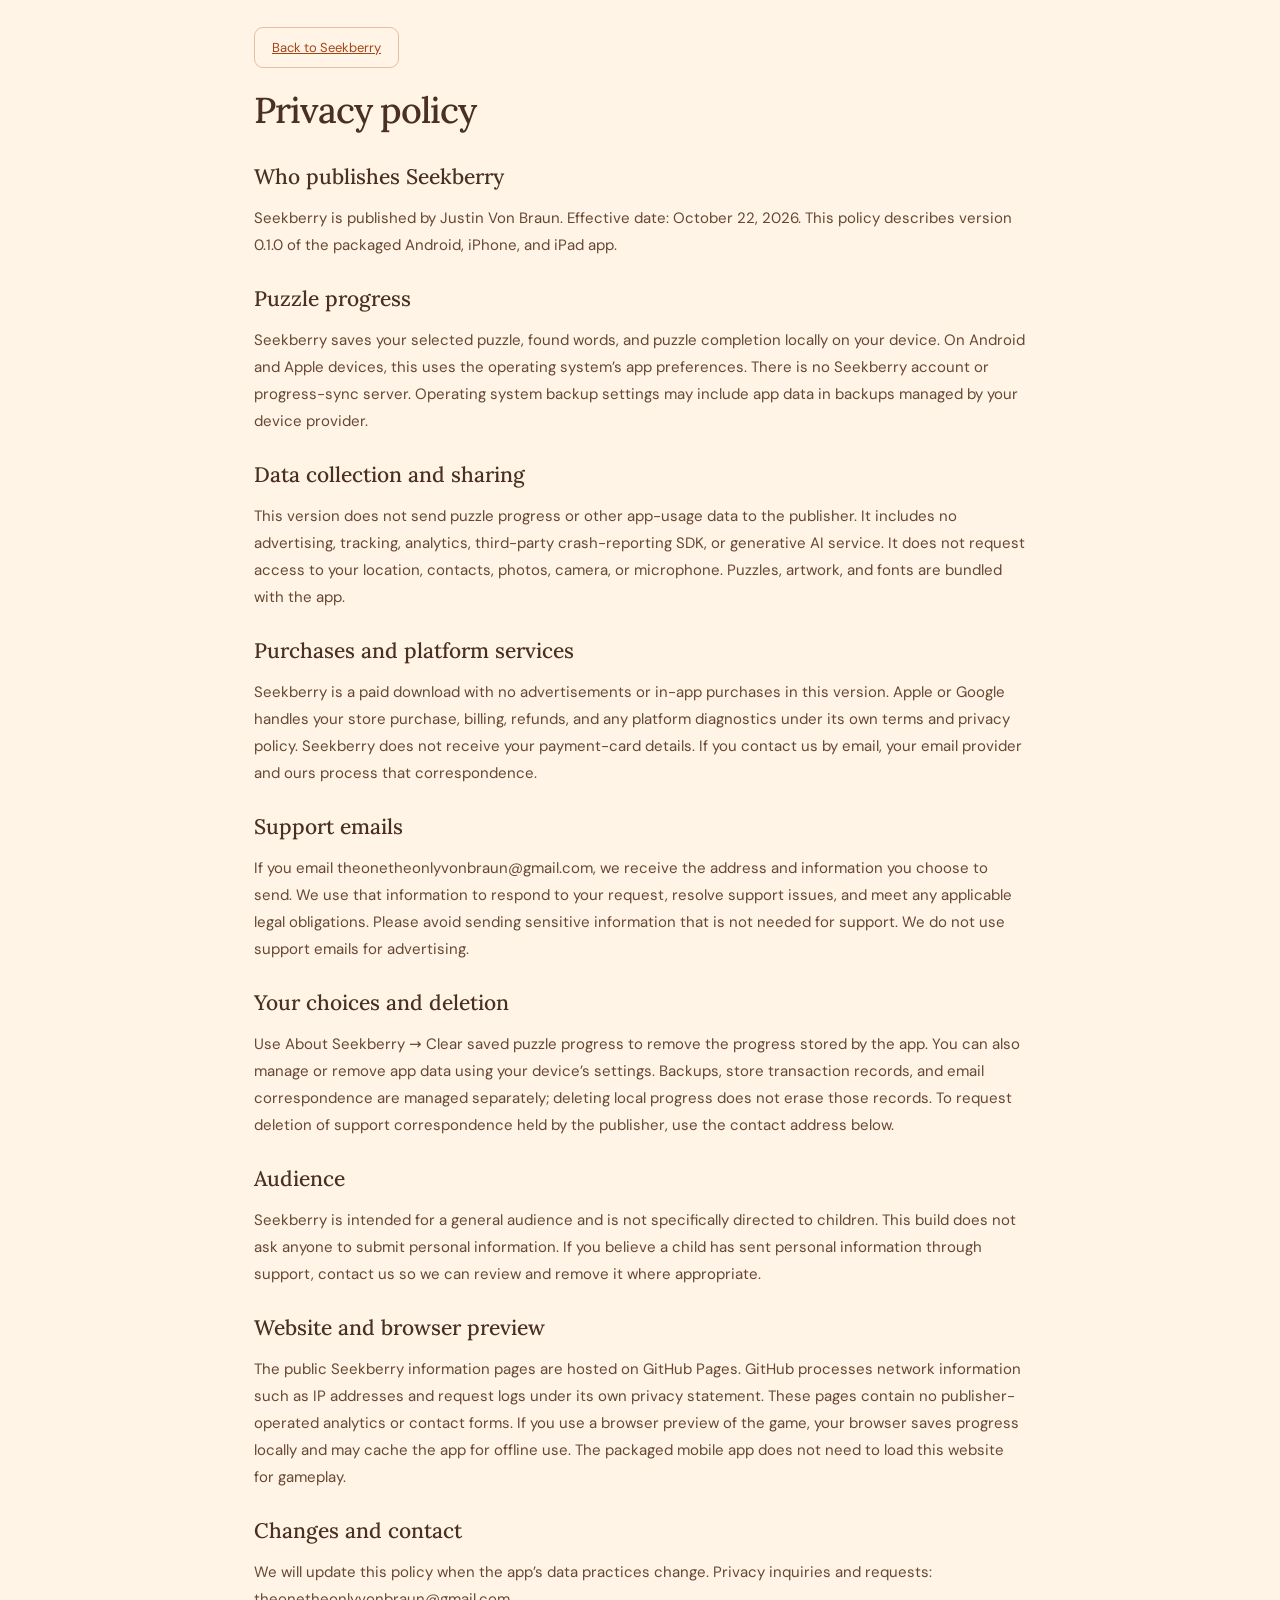
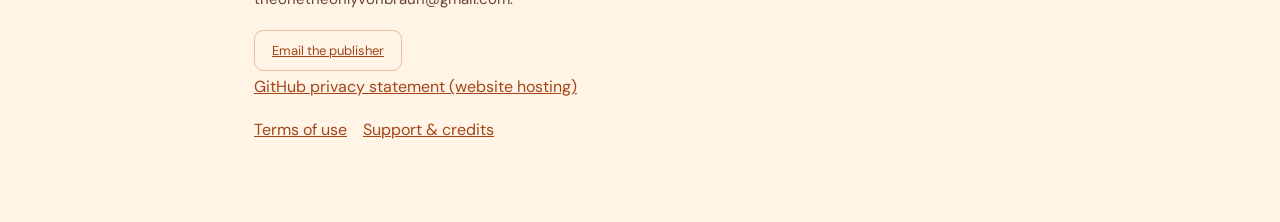
==== privacy.html @ 77732bdd "Publish Seekberry support and legal information" ====
<!doctype html><html lang="en"><head><meta charset="UTF-8"><meta name="viewport" content="width=device-width,initial-scale=1,viewport-fit=cover"><meta name="theme-color" content="#c6531b"><title>Privacy policy · Seekberry</title><link rel="icon" href="./assets/icon-CfbRWFhp.svg">  <script type="module" crossorigin src="./assets/index-D1ZBgHxV.js"></script>
  <script type="module" crossorigin src="./assets/legal-page-BvmHxBN3.js"></script>
  <link rel="stylesheet" crossorigin href="./assets/legal-page-CUX8HUmt.css">
</head><body data-policy="privacy"><main class="legal-page"><a class="quiet-button" href="./">Back to Seekberry</a><h1 id="policy-title">Privacy policy</h1><article id="policy-content"></article><nav class="legal-links"><a href="terms.html">Terms of use</a><a href="support.html">Support &amp; credits</a></nav></main></body></html>
---- assets/legal-page-CUX8HUmt.css ----
:root{font-family:DM Sans,system-ui,sans-serif;color:#493023;background:#fff4e6;font-synthesis:none;--accent:#c6531b;--muted:#88664f;--line:#f0d9c0}*{box-sizing:border-box}body{margin:0}button,a{-webkit-tap-highlight-color:transparent}button{font:inherit;cursor:pointer}button:focus-visible,a:focus-visible{outline:3px solid #d95b18;outline-offset:4px}button:disabled{opacity:.35;cursor:default}.topbar{max-width:1320px;margin:auto;padding:26px 48px;display:flex;align-items:center;justify-content:space-between;border-bottom:1px solid var(--line)}.brand{display:flex;align-items:center;gap:12px;text-decoration:none;color:var(--accent);font-family:Lora,Georgia,serif;font-size:24px;font-weight:600}.brand-icon{background:var(--accent);color:#fff1d2;width:42px;height:42px;border-radius:13px;display:grid;place-items:center;font-size:26px}.brand-sub{display:block;font:9px DM Sans,sans-serif;letter-spacing:2px;margin-top:4px}.quiet-button{background:transparent;border:1px solid #e8bea0;border-radius:9px;color:var(--accent);padding:11px 17px;font-size:13px}.quiet-button:hover{background:#ffe4c5}main{max-width:1224px;margin:auto;padding:0 30px}.intro{text-align:center;padding:45px 0 35px}.eyebrow{font-size:10px;letter-spacing:2px;font-weight:700;color:#b35b28}h1,h2{font-family:Lora,Georgia,serif;font-weight:500;margin:0}h1{font-size:36px;letter-spacing:-1px;margin-top:13px}.intro p{font-size:14px;color:var(--muted);margin:12px 0 0}.game-layout{display:grid;grid-template-columns:minmax(0,1fr) 290px;gap:24px;align-items:start}.puzzle-card,.word-card{background:#fffdf8;border:1px solid var(--line);border-radius:16px;box-shadow:0 6px 24px #49302303}.puzzle-card{padding:25px 28px 0}.puzzle-heading{display:flex;align-items:center;justify-content:space-between;margin-bottom:20px}.puzzle-heading h2{font-size:27px;margin-top:6px}.grid-label{font-size:13px;color:#976b4b;text-align:center}.grid-label span{display:block;font-size:8px;letter-spacing:1.5px;margin-top:4px}.grid-wrap{position:relative;background:#fff5e5;border:1px solid #f3dcc0;border-radius:10px;padding:10px;isolation:isolate;overflow:hidden}#grid{display:grid;grid-template-columns:repeat(15,1fr);aspect-ratio:1;touch-action:none;user-select:none;-webkit-user-select:none;position:relative;z-index:2}.cell{min-width:0;width:100%;height:100%;padding:0;display:grid;place-items:center;background:none;border:0;color:#523323;font-family:DM Sans,sans-serif;font-size:clamp(12px,1.5vw,18px);font-weight:500;line-height:1}.cell:focus-visible{outline-offset:-3px;border-radius:50%}.cell.hint{background:#ffc24b;border-radius:50%}#highlights{position:absolute;inset:0;width:100%;height:100%;z-index:1;pointer-events:none}.grid-footer{display:flex;align-items:center;justify-content:space-between;gap:10px;border-top:1px solid var(--line);margin-top:21px;min-height:62px;font-size:11px;color:#946d50}.gesture-icon{color:#d66b25;font-size:18px;margin-right:6px}.text-button{border:0;background:none;color:var(--accent);white-space:nowrap;padding:12px 0;font-size:12px}.word-card{padding:24px}.word-heading{display:flex;justify-content:space-between;align-items:center}.word-heading h2{font-size:21px}#count{background:#ffe1bb;color:#a34517;border-radius:6px;font-size:11px;padding:6px 9px}.progress-track{height:4px;background:#f9e6cd;border-radius:10px;margin-top:18px;overflow:hidden}#progress{height:100%;background:#ed7624;transition:width .3s;width:0}.word-help{font-size:11px;color:#956e50;margin:14px 0 18px}#words{display:grid;gap:4px}.word{display:flex;align-items:center;gap:11px;font-size:12px;letter-spacing:1px;padding:7px 0}.word-check{border:1px solid #e3c5a8;border-radius:50%;width:17px;height:17px;display:grid;place-items:center;font-size:11px;flex-shrink:0}.word.found{color:#9d6944}.word.found .word-text{text-decoration:line-through}.word.found .word-check{background:#ffe0b7;border-color:#ffe0b7;color:#b64c15}.status{margin-top:18px;padding-top:15px;border-top:1px solid var(--line);font-size:11px;line-height:1.7;color:#975027}.note{display:flex;align-items:center;justify-content:center;gap:15px;color:#bd723c;margin:23px 0}.note>span{font-size:27px}.note p{font-family:Lora,Georgia,serif;font-size:13px;font-style:italic;line-height:1.8}.puzzle-nav{display:flex;align-items:center;justify-content:space-between;max-width:calc(100% - 314px);margin-top:20px}.puzzle-nav>span{font-size:11px;color:#966b4c}footer{text-align:center;font-size:11px;color:#9a7256;padding:35px 0;letter-spacing:.4px}dialog{border:1px solid var(--line);border-radius:18px;background:#fffdf8;color:var(--accent);width:min(800px,calc(100% - 28px));max-height:85dvh;padding:28px}dialog::backdrop{background:#55290c80;backdrop-filter:blur(5px)}.dialog-heading{display:flex;justify-content:space-between;align-items:center;gap:15px}.dialog-heading h2{font-size:25px;margin-top:10px}dialog>p{font-size:13px;color:var(--muted)}#puzzle-list{display:grid;grid-template-columns:1fr 1fr;gap:9px;margin-top:22px}.library-item{text-align:left;display:flex;align-items:center;gap:12px;padding:14px;background:#fff5e5;border:1px solid var(--line);border-radius:9px;color:var(--accent)}.library-item.active{border-color:#df7029}.library-number{font-size:12px;color:#a57149}.library-title{flex:1;font-size:13px}.library-progress{font-size:10px;color:#a45323}@media(min-width:1500px){main{max-width:1250px}.intro{padding-top:50px}}@media(max-width:800px){.topbar{padding:20px 24px}main{padding:0 20px}.intro{padding:32px 0 28px}h1{font-size:29px}.game-layout{grid-template-columns:minmax(0,1fr) 230px;gap:16px}.puzzle-card{padding:20px 16px 0}.word-card{padding:20px 17px}.grid-footer{flex-wrap:wrap;padding:10px 0;gap:0}.grid-footer>span{font-size:10px}.puzzle-nav{max-width:calc(100% - 246px)}.cell{font-size:14px}}@media(max-width:620px){.topbar{padding:17px 18px}.brand{font-size:21px}.brand-icon{width:36px;height:36px}.brand-sub{font-size:8px}.topbar .quiet-button{font-size:12px;padding:10px}main{padding:0 12px}.intro{padding:29px 0 24px}.intro .eyebrow{font-size:8px;letter-spacing:1.6px}h1{font-size:27px}.intro p{font-size:12px}.game-layout{display:flex;flex-direction:column;gap:16px}.puzzle-card{width:100%;padding:19px 12px 0;border-radius:13px}.puzzle-heading{margin:0 6px 17px}.puzzle-heading h2{font-size:24px}.grid-wrap{padding:5px}.cell{font-size:clamp(12px,3.5vw,20px)}.grid-footer{margin-top:14px;justify-content:center;text-align:center;flex-direction:column;padding:8px 0}.grid-footer>span{font-size:10px}.sidebar{width:100%}.word-card{padding:20px}.word-heading h2{font-size:20px}#words{grid-template-columns:repeat(3,minmax(0,1fr));gap:5px 10px}.word{font-size:9px;letter-spacing:.25px;gap:5px}.word-check{width:14px;height:14px}.word-help{margin:12px 0}.note{display:none}.puzzle-nav{max-width:100%;margin-top:17px}footer{padding:26px 0}.dialog-heading h2{font-size:21px}dialog{padding:20px}#puzzle-list{grid-template-columns:1fr}}.sr-only{position:absolute;width:1px;height:1px;padding:0;margin:-1px;overflow:hidden;clip:rect(0,0,0,0);white-space:nowrap;border:0}@media(prefers-reduced-motion:reduce){*{transition:none!important}}.brand-icon{object-fit:contain;background:transparent;border-radius:10px}.berry-mark{width:31px;height:31px;flex-shrink:0}.themed-nav{display:inline-flex;align-items:center;justify-content:center;gap:9px;min-height:44px;background:#fff9ef;border-color:#e7b78f;transition:background .15s,transform .15s}.themed-nav:hover:not(:disabled){background:#ffe3be;transform:translateY(-1px)}.nav-berry{display:inline-grid;place-items:center;width:25px;height:28px;position:relative;flex-shrink:0}.nav-berry img{width:100%;height:100%}#hint{display:inline-flex;align-items:center;justify-content:center;gap:8px;min-height:44px;border-radius:8px;padding:8px 10px;margin-right:-10px}#hint:hover:not(:disabled){background:#fff0d9}.hint-berry{display:inline-grid;place-items:center;width:23px;height:27px;position:relative;flex-shrink:0}.hint-berry img{width:100%;height:100%}@media(max-width:620px){.themed-nav{padding:9px 12px;gap:7px}.nav-berry{width:23px;height:26px}#hint{margin-right:0}}body{padding:env(safe-area-inset-top,0px) env(safe-area-inset-right,0px) env(safe-area-inset-bottom,0px) env(safe-area-inset-left,0px);min-height:100dvh;-webkit-text-size-adjust:100%}.legal-links{display:flex;flex-wrap:wrap;gap:16px;margin:22px 0}.legal-links a,.legal-page a{color:#a34517}#about-details p{font-size:14px;line-height:1.7}.reset-actions{display:flex;gap:12px;flex-wrap:wrap}#confirm-reset{background:#c6531b;color:#fffaf1}.legal-page{max-width:820px;padding:36px 24px 60px}.legal-page>h1{margin:30px 0}.legal-page section{margin:26px 0}.legal-page section h2{font-size:21px}.legal-page section p{font-size:15px;line-height:1.8;color:#674733}.license-notices{white-space:pre-wrap;overflow-wrap:anywhere;font:11px/1.7 monospace;background:#fff9ef;padding:20px;border:1px solid #f0d9c0;border-radius:12px;margin-top:28px}@media(max-width:620px){#words{grid-template-columns:repeat(2,minmax(0,1fr))}.word{font-size:11px;padding:9px 0;gap:8px}.word-check{width:17px;height:17px}.topbar .quiet-button{min-height:44px}.legal-page{padding:24px 20px 40px}}@media(min-width:621px)and (max-width:950px){.game-layout{grid-template-columns:minmax(0,1fr) 240px}.puzzle-nav{max-width:calc(100% - 256px)}}@media(max-width:740px)and (orientation:landscape){.intro{padding:20px 0}.game-layout{display:grid;grid-template-columns:minmax(0,1fr) 220px}.sidebar{width:auto}#words{grid-template-columns:1fr}.word{padding:4px 0}.puzzle-nav{max-width:100%}.note{display:none}}@font-face{font-family:DM Sans;font-style:normal;font-display:swap;font-weight:400;src:url(./dm-sans-latin-400-normal-CW0RaeGs.woff2) format("woff2"),url(./dm-sans-latin-400-normal-BwCSEQnW.woff) format("woff")}@font-face{font-family:DM Sans;font-style:normal;font-display:swap;font-weight:600;src:url(./dm-sans-latin-600-normal-Aqo67rzb.woff2) format("woff2"),url(./dm-sans-latin-600-normal-BmdmIIQ2.woff) format("woff")}@font-face{font-family:Lora;font-style:normal;font-display:swap;font-weight:500;src:url(./lora-latin-500-normal-Dh16O2IA.woff2) format("woff2"),url(./lora-latin-500-normal-Dbc_1yrl.woff) format("woff")}
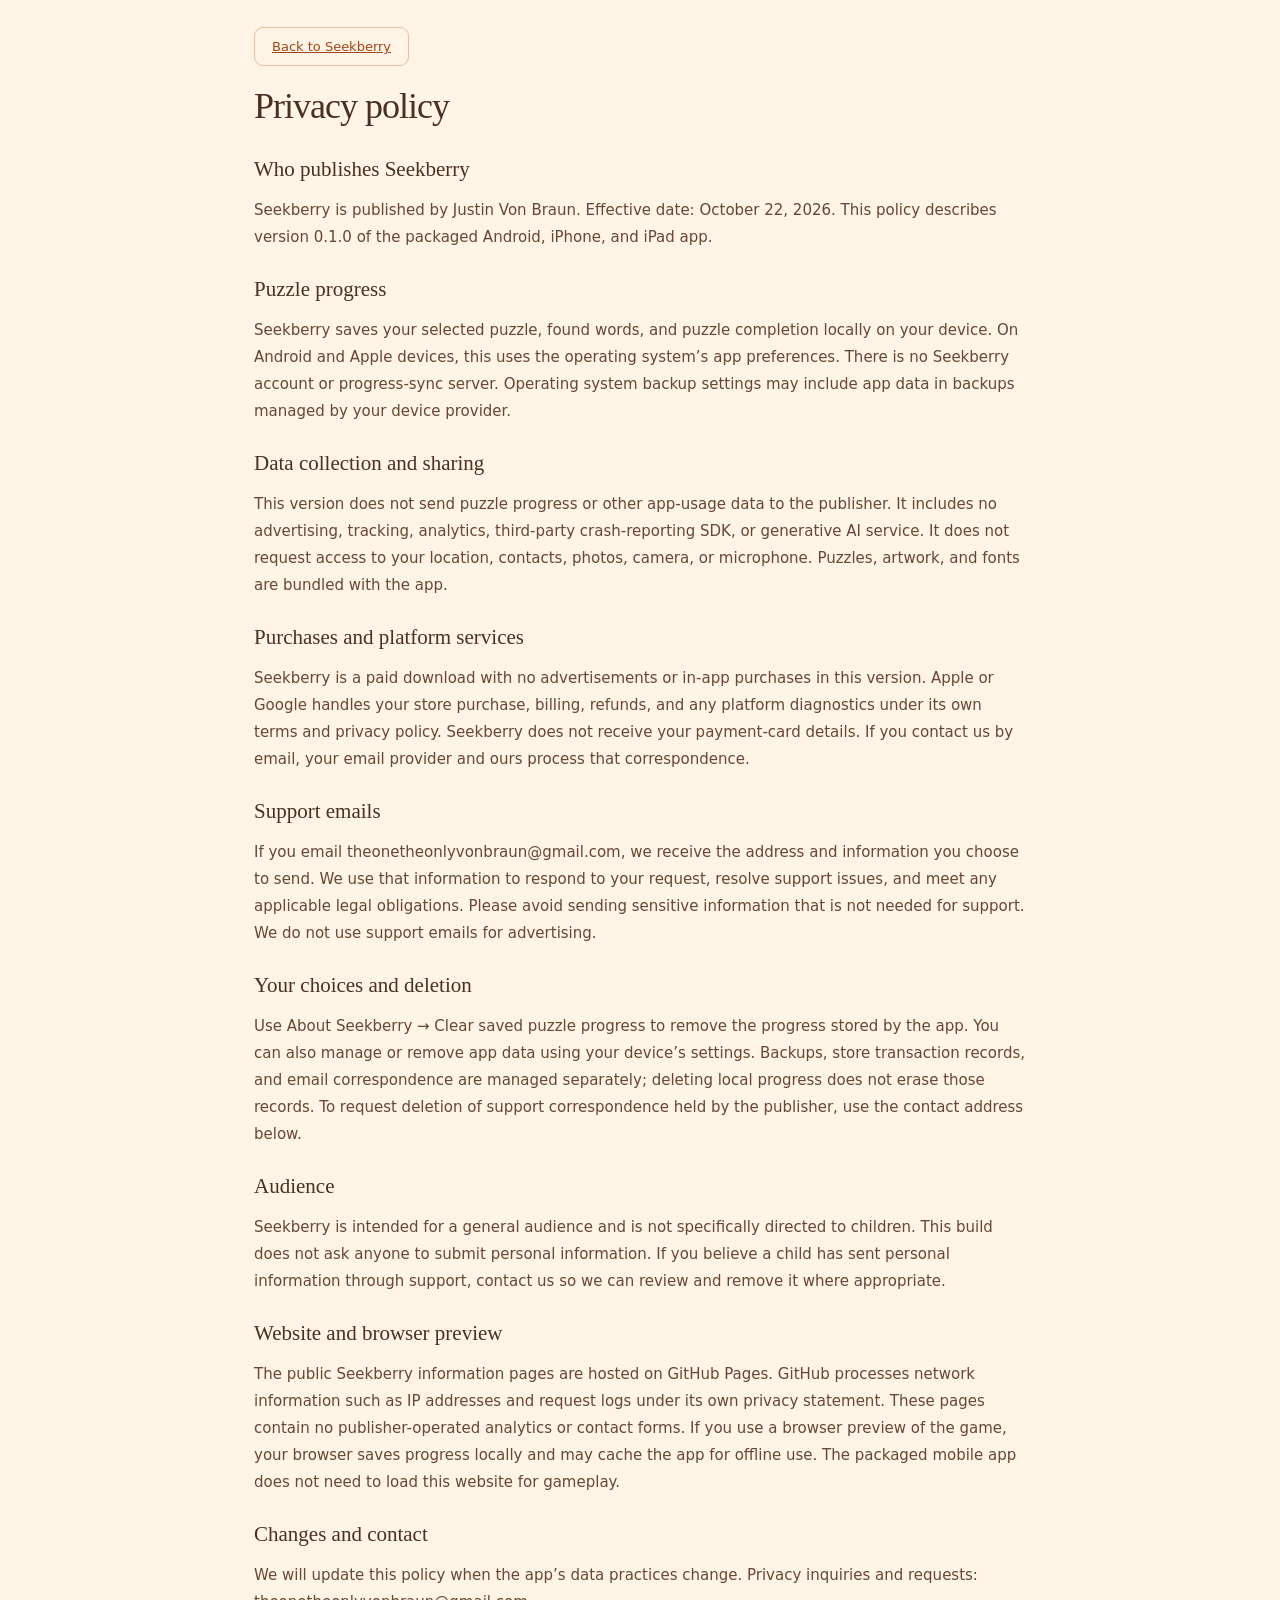
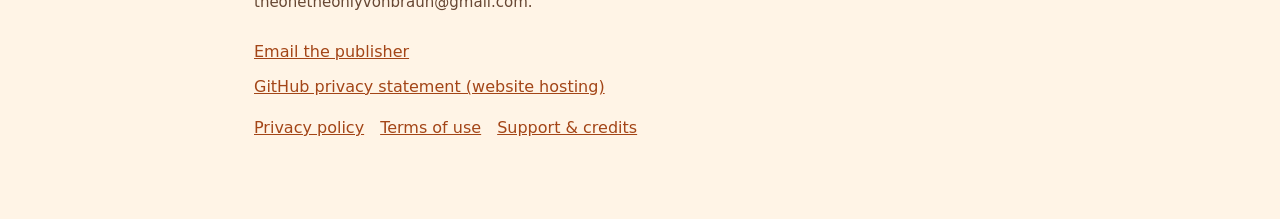
==== commit 2c2cccf8: "Make publisher policies readable without JavaScript" ====
--- a/privacy.html
+++ b/privacy.html
@@ -1,4 +1 @@
-<!doctype html><html lang="en"><head><meta charset="UTF-8"><meta name="viewport" content="width=device-width,initial-scale=1,viewport-fit=cover"><meta name="theme-color" content="#c6531b"><title>Privacy policy · Seekberry</title><link rel="icon" href="./assets/icon-CfbRWFhp.svg">  <script type="module" crossorigin src="./assets/index-D1ZBgHxV.js"></script>
-  <script type="module" crossorigin src="./assets/legal-page-BvmHxBN3.js"></script>
-  <link rel="stylesheet" crossorigin href="./assets/legal-page-CUX8HUmt.css">
-</head><body data-policy="privacy"><main class="legal-page"><a class="quiet-button" href="./">Back to Seekberry</a><h1 id="policy-title">Privacy policy</h1><article id="policy-content"></article><nav class="legal-links"><a href="terms.html">Terms of use</a><a href="support.html">Support &amp; credits</a></nav></main></body></html>
+<!doctype html><html lang="en"><head><meta charset="UTF-8"><meta name="viewport" content="width=device-width,initial-scale=1"><meta name="theme-color" content="#c6531b"><title>Privacy policy · Seekberry</title><link rel="icon" href="icon.svg"><link rel="stylesheet" href="style.css"></head><body><main class="legal-page"><a class="quiet-button" href="./">Back to Seekberry</a><h1>Privacy policy</h1><article><section><h2>Who publishes Seekberry</h2><p>Seekberry is published by Justin Von Braun. Effective date: October 22, 2026. This policy describes version 0.1.0 of the packaged Android, iPhone, and iPad app.</p></section><section><h2>Puzzle progress</h2><p>Seekberry saves your selected puzzle, found words, and puzzle completion locally on your device. On Android and Apple devices, this uses the operating system’s app preferences. There is no Seekberry account or progress-sync server. Operating system backup settings may include app data in backups managed by your device provider.</p></section><section><h2>Data collection and sharing</h2><p>This version does not send puzzle progress or other app-usage data to the publisher. It includes no advertising, tracking, analytics, third-party crash-reporting SDK, or generative AI service. It does not request access to your location, contacts, photos, camera, or microphone. Puzzles, artwork, and fonts are bundled with the app.</p></section><section><h2>Purchases and platform services</h2><p>Seekberry is a paid download with no advertisements or in-app purchases in this version. Apple or Google handles your store purchase, billing, refunds, and any platform diagnostics under its own terms and privacy policy. Seekberry does not receive your payment-card details. If you contact us by email, your email provider and ours process that correspondence.</p></section><section><h2>Support emails</h2><p>If you email theonetheonlyvonbraun@gmail.com, we receive the address and information you choose to send. We use that information to respond to your request, resolve support issues, and meet any applicable legal obligations. Please avoid sending sensitive information that is not needed for support. We do not use support emails for advertising.</p></section><section><h2>Your choices and deletion</h2><p>Use About Seekberry → Clear saved puzzle progress to remove the progress stored by the app. You can also manage or remove app data using your device’s settings. Backups, store transaction records, and email correspondence are managed separately; deleting local progress does not erase those records. To request deletion of support correspondence held by the publisher, use the contact address below.</p></section><section><h2>Audience</h2><p>Seekberry is intended for a general audience and is not specifically directed to children. This build does not ask anyone to submit personal information. If you believe a child has sent personal information through support, contact us so we can review and remove it where appropriate.</p></section><section><h2>Website and browser preview</h2><p>The public Seekberry information pages are hosted on GitHub Pages. GitHub processes network information such as IP addresses and request logs under its own privacy statement. These pages contain no publisher-operated analytics or contact forms. If you use a browser preview of the game, your browser saves progress locally and may cache the app for offline use. The packaged mobile app does not need to load this website for gameplay.</p></section><section><h2>Changes and contact</h2><p>We will update this policy when the app’s data practices change. Privacy inquiries and requests: theonetheonlyvonbraun@gmail.com.</p></section><p><a href="mailto:theonetheonlyvonbraun@gmail.com">Email the publisher</a></p><p><a href="https://docs.github.com/en/site-policy/privacy-policies/github-general-privacy-statement">GitHub privacy statement (website hosting)</a></p></article><nav class="legal-links"><a href="privacy.html">Privacy policy</a><a href="terms.html">Terms of use</a><a href="support.html">Support &amp; credits</a></nav></main></body></html>
--- a/style.css
+++ b/style.css
@@ -0,0 +1,35 @@
+:root{font-family:'DM Sans',system-ui,sans-serif;color:#493023;background:#fff4e6;font-synthesis:none;--accent:#c6531b;--muted:#88664f;--line:#f0d9c0}*{box-sizing:border-box}body{margin:0}button,a{-webkit-tap-highlight-color:transparent}button{font:inherit;cursor:pointer}button:focus-visible,a:focus-visible{outline:3px solid #d95b18;outline-offset:4px}button:disabled{opacity:.35;cursor:default}.topbar{max-width:1320px;margin:auto;padding:26px 48px;display:flex;align-items:center;justify-content:space-between;border-bottom:1px solid var(--line)}.brand{display:flex;align-items:center;gap:12px;text-decoration:none;color:var(--accent);font-family:Lora,Georgia,serif;font-size:24px;font-weight:600}.brand-icon{background:var(--accent);color:#fff1d2;width:42px;height:42px;border-radius:13px;display:grid;place-items:center;font-size:26px}.brand-sub{display:block;font:9px 'DM Sans',sans-serif;letter-spacing:2px;margin-top:4px}.quiet-button{background:transparent;border:1px solid #e8bea0;border-radius:9px;color:var(--accent);padding:11px 17px;font-size:13px}.quiet-button:hover{background:#ffe4c5}main{max-width:1224px;margin:auto;padding:0 30px}.intro{text-align:center;padding:45px 0 35px}.eyebrow{font-size:10px;letter-spacing:2px;font-weight:700;color:#b35b28}h1,h2{font-family:Lora,Georgia,serif;font-weight:500;margin:0}h1{font-size:36px;letter-spacing:-1px;margin-top:13px}.intro p{font-size:14px;color:var(--muted);margin:12px 0 0}.game-layout{display:grid;grid-template-columns:minmax(0,1fr) 290px;gap:24px;align-items:start}.puzzle-card,.word-card{background:#fffdf8;border:1px solid var(--line);border-radius:16px;box-shadow:0 6px 24px #49302303}.puzzle-card{padding:25px 28px 0}.puzzle-heading{display:flex;align-items:center;justify-content:space-between;margin-bottom:20px}.puzzle-heading h2{font-size:27px;margin-top:6px}.grid-label{font-size:13px;color:#976b4b;text-align:center}.grid-label span{display:block;font-size:8px;letter-spacing:1.5px;margin-top:4px}.grid-wrap{position:relative;background:#fff5e5;border:1px solid #f3dcc0;border-radius:10px;padding:10px;isolation:isolate;overflow:hidden}#grid{display:grid;grid-template-columns:repeat(15,1fr);aspect-ratio:1;touch-action:none;user-select:none;-webkit-user-select:none;position:relative;z-index:2}.cell{min-width:0;width:100%;height:100%;padding:0;display:grid;place-items:center;background:none;border:0;color:#523323;font-family:'DM Sans',sans-serif;font-size:clamp(12px,1.5vw,18px);font-weight:500;line-height:1}.cell:focus-visible{outline-offset:-3px;border-radius:50%}.cell.hint{background:#ffc24b;border-radius:50%}#highlights{position:absolute;inset:0;width:100%;height:100%;z-index:1;pointer-events:none}.grid-footer{display:flex;align-items:center;justify-content:space-between;gap:10px;border-top:1px solid var(--line);margin-top:21px;min-height:62px;font-size:11px;color:#946d50}.gesture-icon{color:#d66b25;font-size:18px;margin-right:6px}.text-button{border:0;background:none;color:var(--accent);white-space:nowrap;padding:12px 0;font-size:12px}.word-card{padding:24px}.word-heading{display:flex;justify-content:space-between;align-items:center}.word-heading h2{font-size:21px}#count{background:#ffe1bb;color:#a34517;border-radius:6px;font-size:11px;padding:6px 9px}.progress-track{height:4px;background:#f9e6cd;border-radius:10px;margin-top:18px;overflow:hidden}#progress{height:100%;background:#ed7624;transition:width .3s;width:0}.word-help{font-size:11px;color:#956e50;margin:14px 0 18px}#words{display:grid;gap:4px}.word{display:flex;align-items:center;gap:11px;font-size:12px;letter-spacing:1px;padding:7px 0}.word-check{border:1px solid #e3c5a8;border-radius:50%;width:17px;height:17px;display:grid;place-items:center;font-size:11px;flex-shrink:0}.word.found{color:#9d6944}.word.found .word-text{text-decoration:line-through}.word.found .word-check{background:#ffe0b7;border-color:#ffe0b7;color:#b64c15}.status{margin-top:18px;padding-top:15px;border-top:1px solid var(--line);font-size:11px;line-height:1.7;color:#975027}.note{display:flex;align-items:center;justify-content:center;gap:15px;color:#bd723c;margin:23px 0}.note>span{font-size:27px}.note p{font-family:Lora,Georgia,serif;font-size:13px;font-style:italic;line-height:1.8}.puzzle-nav{display:flex;align-items:center;justify-content:space-between;max-width:calc(100% - 314px);margin-top:20px}.puzzle-nav>span{font-size:11px;color:#966b4c}footer{text-align:center;font-size:11px;color:#9a7256;padding:35px 0;letter-spacing:.4px}dialog{border:1px solid var(--line);border-radius:18px;background:#fffdf8;color:var(--accent);width:min(800px,calc(100% - 28px));max-height:85dvh;padding:28px}dialog::backdrop{background:#55290c80;backdrop-filter:blur(5px)}.dialog-heading{display:flex;justify-content:space-between;align-items:center;gap:15px}.dialog-heading h2{font-size:25px;margin-top:10px}dialog>p{font-size:13px;color:var(--muted)}#puzzle-list{display:grid;grid-template-columns:1fr 1fr;gap:9px;margin-top:22px}.library-item{text-align:left;display:flex;align-items:center;gap:12px;padding:14px;background:#fff5e5;border:1px solid var(--line);border-radius:9px;color:var(--accent)}.library-item.active{border-color:#df7029}.library-number{font-size:12px;color:#a57149}.library-title{flex:1;font-size:13px}.library-progress{font-size:10px;color:#a45323}
+@media(min-width:1500px){main{max-width:1250px}.intro{padding-top:50px}}@media(max-width:800px){.topbar{padding:20px 24px}main{padding:0 20px}.intro{padding:32px 0 28px}h1{font-size:29px}.game-layout{grid-template-columns:minmax(0,1fr) 230px;gap:16px}.puzzle-card{padding:20px 16px 0}.word-card{padding:20px 17px}.grid-footer{flex-wrap:wrap;padding:10px 0;gap:0}.grid-footer>span{font-size:10px}.puzzle-nav{max-width:calc(100% - 246px)}.cell{font-size:14px}}
+@media(max-width:620px){.topbar{padding:17px 18px}.brand{font-size:21px}.brand-icon{width:36px;height:36px}.brand-sub{font-size:8px}.topbar .quiet-button{font-size:12px;padding:10px}main{padding:0 12px}.intro{padding:29px 0 24px}.intro .eyebrow{font-size:8px;letter-spacing:1.6px}h1{font-size:27px}.intro p{font-size:12px}.game-layout{display:flex;flex-direction:column;gap:16px}.puzzle-card{width:100%;padding:19px 12px 0;border-radius:13px}.puzzle-heading{margin:0 6px 17px}.puzzle-heading h2{font-size:24px}.grid-wrap{padding:5px}.cell{font-size:clamp(12px,3.5vw,20px)}.grid-footer{margin-top:14px;justify-content:center;text-align:center;flex-direction:column;padding:8px 0}.grid-footer>span{font-size:10px}.sidebar{width:100%}.word-card{padding:20px}.word-heading h2{font-size:20px}#words{grid-template-columns:repeat(3,minmax(0,1fr));gap:5px 10px}.word{font-size:9px;letter-spacing:.25px;gap:5px}.word-check{width:14px;height:14px}.word-help{margin:12px 0}.note{display:none}.puzzle-nav{max-width:100%;margin-top:17px}footer{padding:26px 0}.dialog-heading h2{font-size:21px}dialog{padding:20px}#puzzle-list{grid-template-columns:1fr}}
+.sr-only{position:absolute;width:1px;height:1px;padding:0;margin:-1px;overflow:hidden;clip:rect(0,0,0,0);white-space:nowrap;border:0}
+@media(prefers-reduced-motion:reduce){*{transition:none!important}}
+
+/* Shared Seekberry controls, independent of puzzle collection. */
+.brand-icon{object-fit:contain;background:transparent;border-radius:10px}
+.berry-mark{width:31px;height:31px;flex-shrink:0}
+.themed-nav{display:inline-flex;align-items:center;justify-content:center;gap:9px;min-height:44px;background:#fff9ef;border-color:#e7b78f;transition:background .15s,transform .15s}
+.themed-nav:hover:not(:disabled){background:#ffe3be;transform:translateY(-1px)}
+.nav-berry{display:inline-grid;place-items:center;width:25px;height:28px;position:relative;flex-shrink:0}
+.nav-berry img{width:100%;height:100%}
+#hint{display:inline-flex;align-items:center;justify-content:center;gap:8px;min-height:44px;border-radius:8px;padding:8px 10px;margin-right:-10px}
+#hint:hover:not(:disabled){background:#fff0d9}
+.hint-berry{display:inline-grid;place-items:center;width:23px;height:27px;position:relative;flex-shrink:0}
+.hint-berry img{width:100%;height:100%}
+@media(max-width:620px){.themed-nav{padding:9px 12px;gap:7px}.nav-berry{width:23px;height:26px}#hint{margin-right:0}}
+
+/* Device safe areas, tablet split view, and accessible app information. */
+body{padding:env(safe-area-inset-top,0px) env(safe-area-inset-right,0px) env(safe-area-inset-bottom,0px) env(safe-area-inset-left,0px);min-height:100dvh;-webkit-text-size-adjust:100%}
+.legal-links{display:flex;flex-wrap:wrap;gap:16px;margin:22px 0}
+.legal-links a,.legal-page a{color:#a34517}
+#about-details p{font-size:14px;line-height:1.7}
+.reset-actions{display:flex;gap:12px;flex-wrap:wrap}
+#confirm-reset{background:#c6531b;color:#fffaf1}
+.legal-page{max-width:820px;padding:36px 24px 60px}
+.legal-page>h1{margin:30px 0}
+.legal-page section{margin:26px 0}
+.legal-page section h2{font-size:21px}
+.legal-page section p{font-size:15px;line-height:1.8;color:#674733}
+.license-notices{white-space:pre-wrap;overflow-wrap:anywhere;font:11px/1.7 monospace;background:#fff9ef;padding:20px;border:1px solid #f0d9c0;border-radius:12px;margin-top:28px}
+@media(max-width:620px){#words{grid-template-columns:repeat(2,minmax(0,1fr))}.word{font-size:11px;padding:9px 0;gap:8px}.word-check{width:17px;height:17px}.topbar .quiet-button{min-height:44px}.legal-page{padding:24px 20px 40px}}
+@media(min-width:621px) and (max-width:950px){.game-layout{grid-template-columns:minmax(0,1fr) 240px}.puzzle-nav{max-width:calc(100% - 256px)}}
+@media(max-width:740px) and (orientation:landscape){.intro{padding:20px 0}.game-layout{display:grid;grid-template-columns:minmax(0,1fr) 220px}.sidebar{width:auto}#words{grid-template-columns:1fr}.word{padding:4px 0}.puzzle-nav{max-width:100%}.note{display:none}}
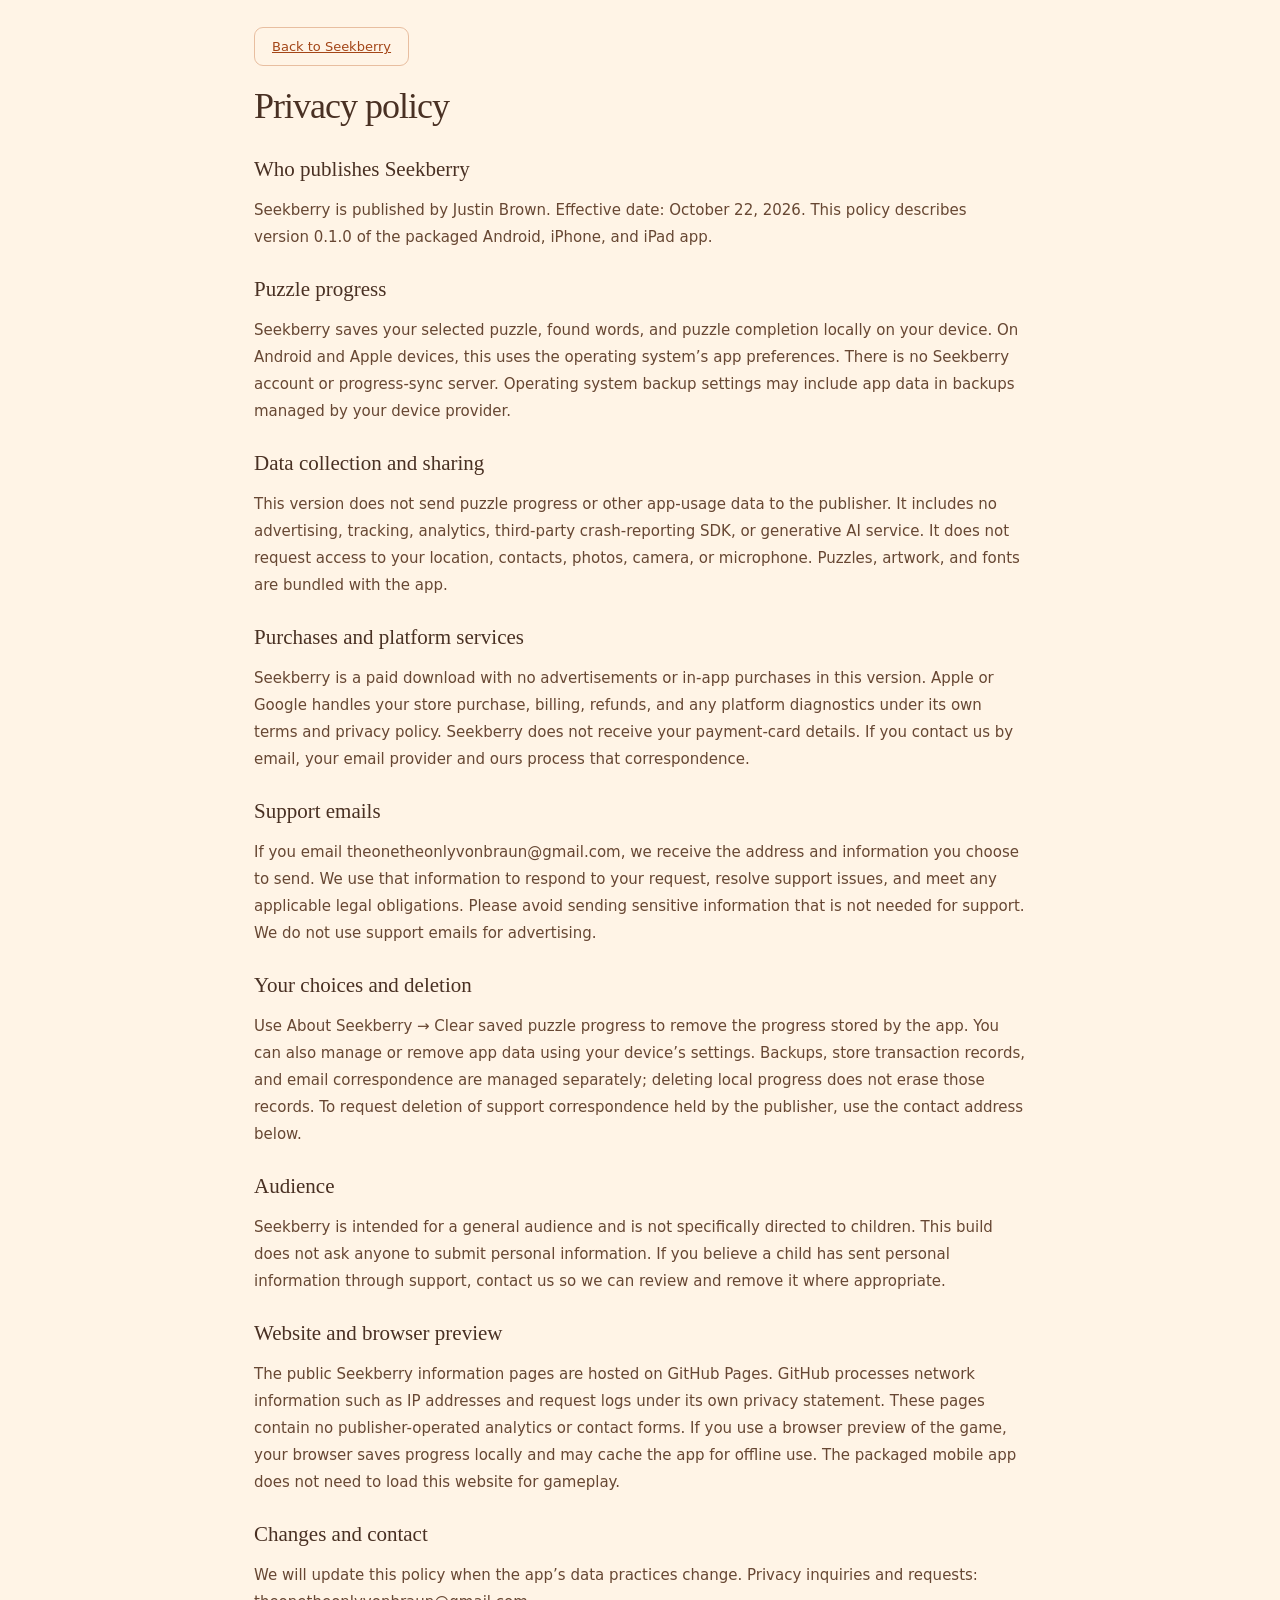
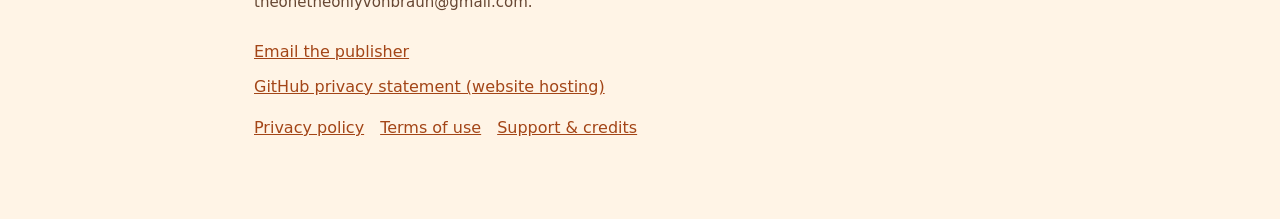
==== commit e1f14db3: "Use confirmed legal publisher Justin Brown" ====
--- a/privacy.html
+++ b/privacy.html
@@ -1 +1 @@
-<!doctype html><html lang="en"><head><meta charset="UTF-8"><meta name="viewport" content="width=device-width,initial-scale=1"><meta name="theme-color" content="#c6531b"><title>Privacy policy · Seekberry</title><link rel="icon" href="icon.svg"><link rel="stylesheet" href="style.css"></head><body><main class="legal-page"><a class="quiet-button" href="./">Back to Seekberry</a><h1>Privacy policy</h1><article><section><h2>Who publishes Seekberry</h2><p>Seekberry is published by Justin Von Braun. Effective date: October 22, 2026. This policy describes version 0.1.0 of the packaged Android, iPhone, and iPad app.</p></section><section><h2>Puzzle progress</h2><p>Seekberry saves your selected puzzle, found words, and puzzle completion locally on your device. On Android and Apple devices, this uses the operating system’s app preferences. There is no Seekberry account or progress-sync server. Operating system backup settings may include app data in backups managed by your device provider.</p></section><section><h2>Data collection and sharing</h2><p>This version does not send puzzle progress or other app-usage data to the publisher. It includes no advertising, tracking, analytics, third-party crash-reporting SDK, or generative AI service. It does not request access to your location, contacts, photos, camera, or microphone. Puzzles, artwork, and fonts are bundled with the app.</p></section><section><h2>Purchases and platform services</h2><p>Seekberry is a paid download with no advertisements or in-app purchases in this version. Apple or Google handles your store purchase, billing, refunds, and any platform diagnostics under its own terms and privacy policy. Seekberry does not receive your payment-card details. If you contact us by email, your email provider and ours process that correspondence.</p></section><section><h2>Support emails</h2><p>If you email theonetheonlyvonbraun@gmail.com, we receive the address and information you choose to send. We use that information to respond to your request, resolve support issues, and meet any applicable legal obligations. Please avoid sending sensitive information that is not needed for support. We do not use support emails for advertising.</p></section><section><h2>Your choices and deletion</h2><p>Use About Seekberry → Clear saved puzzle progress to remove the progress stored by the app. You can also manage or remove app data using your device’s settings. Backups, store transaction records, and email correspondence are managed separately; deleting local progress does not erase those records. To request deletion of support correspondence held by the publisher, use the contact address below.</p></section><section><h2>Audience</h2><p>Seekberry is intended for a general audience and is not specifically directed to children. This build does not ask anyone to submit personal information. If you believe a child has sent personal information through support, contact us so we can review and remove it where appropriate.</p></section><section><h2>Website and browser preview</h2><p>The public Seekberry information pages are hosted on GitHub Pages. GitHub processes network information such as IP addresses and request logs under its own privacy statement. These pages contain no publisher-operated analytics or contact forms. If you use a browser preview of the game, your browser saves progress locally and may cache the app for offline use. The packaged mobile app does not need to load this website for gameplay.</p></section><section><h2>Changes and contact</h2><p>We will update this policy when the app’s data practices change. Privacy inquiries and requests: theonetheonlyvonbraun@gmail.com.</p></section><p><a href="mailto:theonetheonlyvonbraun@gmail.com">Email the publisher</a></p><p><a href="https://docs.github.com/en/site-policy/privacy-policies/github-general-privacy-statement">GitHub privacy statement (website hosting)</a></p></article><nav class="legal-links"><a href="privacy.html">Privacy policy</a><a href="terms.html">Terms of use</a><a href="support.html">Support &amp; credits</a></nav></main></body></html>+<!doctype html><html lang="en"><head><meta charset="UTF-8"><meta name="viewport" content="width=device-width,initial-scale=1"><meta name="theme-color" content="#c6531b"><title>Privacy policy · Seekberry</title><link rel="icon" href="icon.svg"><link rel="stylesheet" href="style.css"></head><body><main class="legal-page"><a class="quiet-button" href="./">Back to Seekberry</a><h1>Privacy policy</h1><article><section><h2>Who publishes Seekberry</h2><p>Seekberry is published by Justin Brown. Effective date: October 22, 2026. This policy describes version 0.1.0 of the packaged Android, iPhone, and iPad app.</p></section><section><h2>Puzzle progress</h2><p>Seekberry saves your selected puzzle, found words, and puzzle completion locally on your device. On Android and Apple devices, this uses the operating system’s app preferences. There is no Seekberry account or progress-sync server. Operating system backup settings may include app data in backups managed by your device provider.</p></section><section><h2>Data collection and sharing</h2><p>This version does not send puzzle progress or other app-usage data to the publisher. It includes no advertising, tracking, analytics, third-party crash-reporting SDK, or generative AI service. It does not request access to your location, contacts, photos, camera, or microphone. Puzzles, artwork, and fonts are bundled with the app.</p></section><section><h2>Purchases and platform services</h2><p>Seekberry is a paid download with no advertisements or in-app purchases in this version. Apple or Google handles your store purchase, billing, refunds, and any platform diagnostics under its own terms and privacy policy. Seekberry does not receive your payment-card details. If you contact us by email, your email provider and ours process that correspondence.</p></section><section><h2>Support emails</h2><p>If you email theonetheonlyvonbraun@gmail.com, we receive the address and information you choose to send. We use that information to respond to your request, resolve support issues, and meet any applicable legal obligations. Please avoid sending sensitive information that is not needed for support. We do not use support emails for advertising.</p></section><section><h2>Your choices and deletion</h2><p>Use About Seekberry → Clear saved puzzle progress to remove the progress stored by the app. You can also manage or remove app data using your device’s settings. Backups, store transaction records, and email correspondence are managed separately; deleting local progress does not erase those records. To request deletion of support correspondence held by the publisher, use the contact address below.</p></section><section><h2>Audience</h2><p>Seekberry is intended for a general audience and is not specifically directed to children. This build does not ask anyone to submit personal information. If you believe a child has sent personal information through support, contact us so we can review and remove it where appropriate.</p></section><section><h2>Website and browser preview</h2><p>The public Seekberry information pages are hosted on GitHub Pages. GitHub processes network information such as IP addresses and request logs under its own privacy statement. These pages contain no publisher-operated analytics or contact forms. If you use a browser preview of the game, your browser saves progress locally and may cache the app for offline use. The packaged mobile app does not need to load this website for gameplay.</p></section><section><h2>Changes and contact</h2><p>We will update this policy when the app’s data practices change. Privacy inquiries and requests: theonetheonlyvonbraun@gmail.com.</p></section><p><a href="mailto:theonetheonlyvonbraun@gmail.com">Email the publisher</a></p><p><a href="https://docs.github.com/en/site-policy/privacy-policies/github-general-privacy-statement">GitHub privacy statement (website hosting)</a></p></article><nav class="legal-links"><a href="privacy.html">Privacy policy</a><a href="terms.html">Terms of use</a><a href="support.html">Support &amp; credits</a></nav></main></body></html>
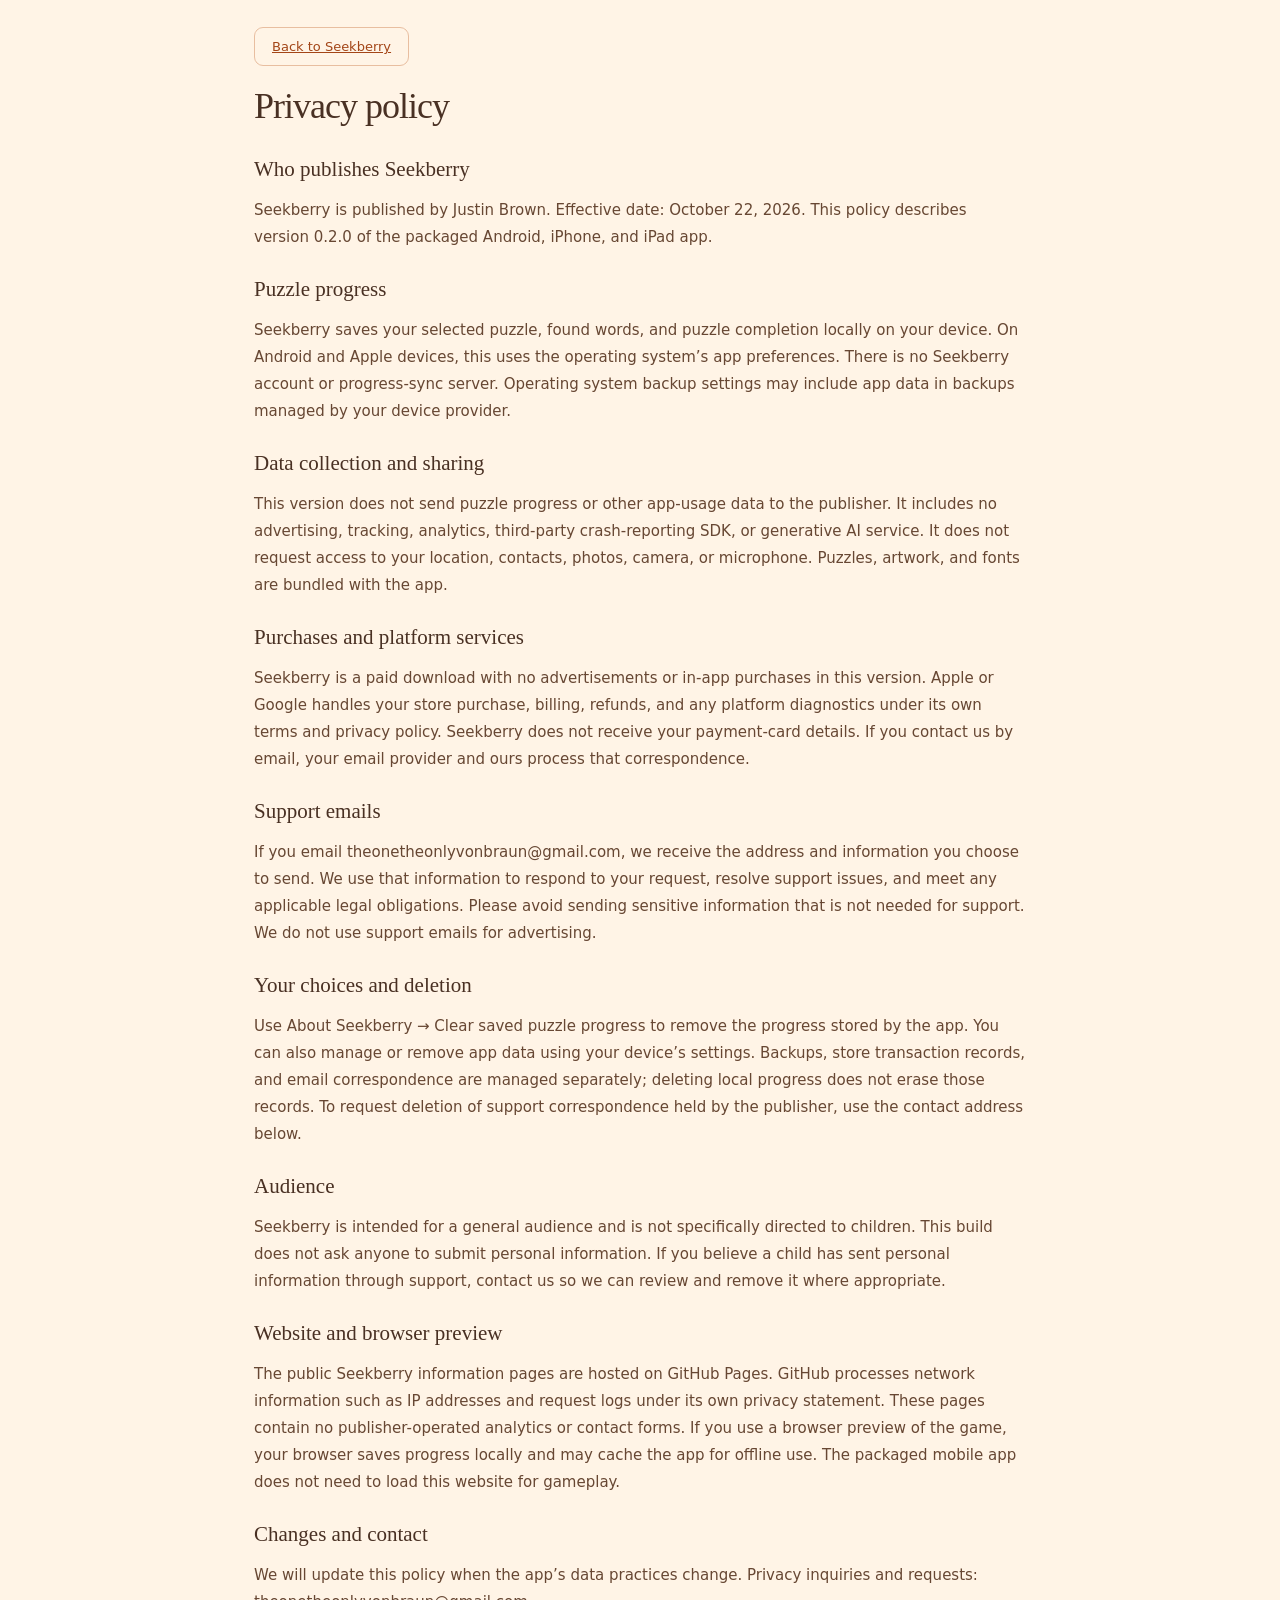
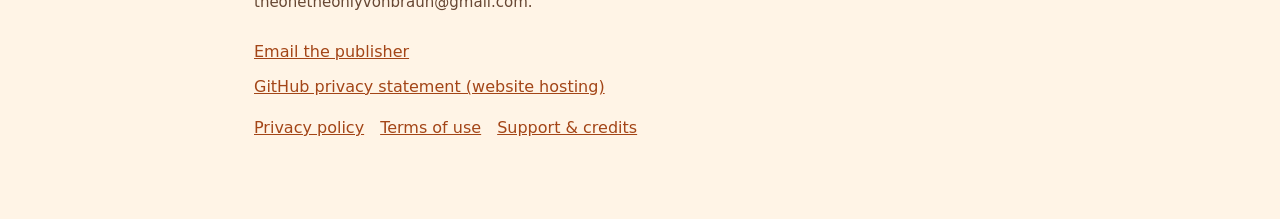
==== commit 48207808: "Describe both included collections and the expanded puzzle library" ====
--- a/privacy.html
+++ b/privacy.html
@@ -1 +1 @@
-<!doctype html><html lang="en"><head><meta charset="UTF-8"><meta name="viewport" content="width=device-width,initial-scale=1"><meta name="theme-color" content="#c6531b"><title>Privacy policy · Seekberry</title><link rel="icon" href="icon.svg"><link rel="stylesheet" href="style.css"></head><body><main class="legal-page"><a class="quiet-button" href="./">Back to Seekberry</a><h1>Privacy policy</h1><article><section><h2>Who publishes Seekberry</h2><p>Seekberry is published by Justin Brown. Effective date: October 22, 2026. This policy describes version 0.1.0 of the packaged Android, iPhone, and iPad app.</p></section><section><h2>Puzzle progress</h2><p>Seekberry saves your selected puzzle, found words, and puzzle completion locally on your device. On Android and Apple devices, this uses the operating system’s app preferences. There is no Seekberry account or progress-sync server. Operating system backup settings may include app data in backups managed by your device provider.</p></section><section><h2>Data collection and sharing</h2><p>This version does not send puzzle progress or other app-usage data to the publisher. It includes no advertising, tracking, analytics, third-party crash-reporting SDK, or generative AI service. It does not request access to your location, contacts, photos, camera, or microphone. Puzzles, artwork, and fonts are bundled with the app.</p></section><section><h2>Purchases and platform services</h2><p>Seekberry is a paid download with no advertisements or in-app purchases in this version. Apple or Google handles your store purchase, billing, refunds, and any platform diagnostics under its own terms and privacy policy. Seekberry does not receive your payment-card details. If you contact us by email, your email provider and ours process that correspondence.</p></section><section><h2>Support emails</h2><p>If you email theonetheonlyvonbraun@gmail.com, we receive the address and information you choose to send. We use that information to respond to your request, resolve support issues, and meet any applicable legal obligations. Please avoid sending sensitive information that is not needed for support. We do not use support emails for advertising.</p></section><section><h2>Your choices and deletion</h2><p>Use About Seekberry → Clear saved puzzle progress to remove the progress stored by the app. You can also manage or remove app data using your device’s settings. Backups, store transaction records, and email correspondence are managed separately; deleting local progress does not erase those records. To request deletion of support correspondence held by the publisher, use the contact address below.</p></section><section><h2>Audience</h2><p>Seekberry is intended for a general audience and is not specifically directed to children. This build does not ask anyone to submit personal information. If you believe a child has sent personal information through support, contact us so we can review and remove it where appropriate.</p></section><section><h2>Website and browser preview</h2><p>The public Seekberry information pages are hosted on GitHub Pages. GitHub processes network information such as IP addresses and request logs under its own privacy statement. These pages contain no publisher-operated analytics or contact forms. If you use a browser preview of the game, your browser saves progress locally and may cache the app for offline use. The packaged mobile app does not need to load this website for gameplay.</p></section><section><h2>Changes and contact</h2><p>We will update this policy when the app’s data practices change. Privacy inquiries and requests: theonetheonlyvonbraun@gmail.com.</p></section><p><a href="mailto:theonetheonlyvonbraun@gmail.com">Email the publisher</a></p><p><a href="https://docs.github.com/en/site-policy/privacy-policies/github-general-privacy-statement">GitHub privacy statement (website hosting)</a></p></article><nav class="legal-links"><a href="privacy.html">Privacy policy</a><a href="terms.html">Terms of use</a><a href="support.html">Support &amp; credits</a></nav></main></body></html>+<!doctype html><html lang="en"><head><meta charset="UTF-8"><meta name="viewport" content="width=device-width,initial-scale=1"><meta name="theme-color" content="#c6531b"><title>Privacy policy · Seekberry</title><link rel="icon" href="icon.svg"><link rel="stylesheet" href="style.css"></head><body><main class="legal-page"><a class="quiet-button" href="./">Back to Seekberry</a><h1>Privacy policy</h1><article><section><h2>Who publishes Seekberry</h2><p>Seekberry is published by Justin Brown. Effective date: October 22, 2026. This policy describes version 0.2.0 of the packaged Android, iPhone, and iPad app.</p></section><section><h2>Puzzle progress</h2><p>Seekberry saves your selected puzzle, found words, and puzzle completion locally on your device. On Android and Apple devices, this uses the operating system’s app preferences. There is no Seekberry account or progress-sync server. Operating system backup settings may include app data in backups managed by your device provider.</p></section><section><h2>Data collection and sharing</h2><p>This version does not send puzzle progress or other app-usage data to the publisher. It includes no advertising, tracking, analytics, third-party crash-reporting SDK, or generative AI service. It does not request access to your location, contacts, photos, camera, or microphone. Puzzles, artwork, and fonts are bundled with the app.</p></section><section><h2>Purchases and platform services</h2><p>Seekberry is a paid download with no advertisements or in-app purchases in this version. Apple or Google handles your store purchase, billing, refunds, and any platform diagnostics under its own terms and privacy policy. Seekberry does not receive your payment-card details. If you contact us by email, your email provider and ours process that correspondence.</p></section><section><h2>Support emails</h2><p>If you email theonetheonlyvonbraun@gmail.com, we receive the address and information you choose to send. We use that information to respond to your request, resolve support issues, and meet any applicable legal obligations. Please avoid sending sensitive information that is not needed for support. We do not use support emails for advertising.</p></section><section><h2>Your choices and deletion</h2><p>Use About Seekberry → Clear saved puzzle progress to remove the progress stored by the app. You can also manage or remove app data using your device’s settings. Backups, store transaction records, and email correspondence are managed separately; deleting local progress does not erase those records. To request deletion of support correspondence held by the publisher, use the contact address below.</p></section><section><h2>Audience</h2><p>Seekberry is intended for a general audience and is not specifically directed to children. This build does not ask anyone to submit personal information. If you believe a child has sent personal information through support, contact us so we can review and remove it where appropriate.</p></section><section><h2>Website and browser preview</h2><p>The public Seekberry information pages are hosted on GitHub Pages. GitHub processes network information such as IP addresses and request logs under its own privacy statement. These pages contain no publisher-operated analytics or contact forms. If you use a browser preview of the game, your browser saves progress locally and may cache the app for offline use. The packaged mobile app does not need to load this website for gameplay.</p></section><section><h2>Changes and contact</h2><p>We will update this policy when the app’s data practices change. Privacy inquiries and requests: theonetheonlyvonbraun@gmail.com.</p></section><p><a href="mailto:theonetheonlyvonbraun@gmail.com">Email the publisher</a></p><p><a href="https://docs.github.com/en/site-policy/privacy-policies/github-general-privacy-statement">GitHub privacy statement (website hosting)</a></p></article><nav class="legal-links"><a href="privacy.html">Privacy policy</a><a href="terms.html">Terms of use</a><a href="support.html">Support &amp; credits</a></nav></main></body></html>
--- a/style.css
+++ b/style.css
@@ -33,3 +33,52 @@
 @media(max-width:620px){#words{grid-template-columns:repeat(2,minmax(0,1fr))}.word{font-size:11px;padding:9px 0;gap:8px}.word-check{width:17px;height:17px}.topbar .quiet-button{min-height:44px}.legal-page{padding:24px 20px 40px}}
 @media(min-width:621px) and (max-width:950px){.game-layout{grid-template-columns:minmax(0,1fr) 240px}.puzzle-nav{max-width:calc(100% - 256px)}}
 @media(max-width:740px) and (orientation:landscape){.intro{padding:20px 0}.game-layout{display:grid;grid-template-columns:minmax(0,1fr) 220px}.sidebar{width:auto}#words{grid-template-columns:1fr}.word{padding:4px 0}.puzzle-nav{max-width:100%}.note{display:none}}
+
+/* A shared bookshelf for every word-search collection. */
+[hidden]{display:none!important}
+.app-navigation{display:flex;gap:10px;align-items:center}
+.dashboard-intro{text-align:center;padding:55px 0 30px}
+.dashboard-intro h1{font-size:48px;line-height:1.18;letter-spacing:-1.4px;margin-top:16px}
+.dashboard-intro p{font-size:15px;color:var(--muted);margin:18px 0 0}
+.dashboard-stats{display:flex;justify-content:center;margin:0 auto 30px;max-width:650px}
+.dashboard-stats>div{flex:1;text-align:center;padding:12px 20px;border-right:1px solid #ebcfaf}
+.dashboard-stats>div:last-child{border:0}
+.dashboard-stats strong{display:block;font-family:Lora,Georgia,serif;font-size:28px;font-weight:500;color:#b44a17}
+.dashboard-stats span{display:block;font-size:11px;color:var(--muted);margin-top:7px}
+.shelf-heading{display:flex;justify-content:space-between;align-items:end;margin:34px 0 20px;gap:16px}
+.shelf-heading h2{font-size:28px;margin-top:7px}
+.shelf-heading>span{font-size:12px;color:var(--muted)}
+.collection-list{display:grid;grid-template-columns:repeat(2,minmax(0,1fr));gap:24px}
+.collection-card{overflow:hidden;border:1px solid #efceab;border-radius:20px;background:#fffdf8;box-shadow:0 8px 28px #9a531008}
+.collection-cover{height:220px;position:relative;overflow:hidden;background:#ffd09a;display:flex;flex-direction:column;justify-content:space-between;padding:24px 28px;color:#964215;isolation:isolate}
+.collection-cover:before{content:'';position:absolute;width:260px;height:260px;border-radius:50%;background:#ffb978;right:-65px;bottom:-100px;z-index:-1}
+.collection-cover:after{content:'';position:absolute;width:180px;height:180px;border-radius:50%;background:#ffe4bb;left:-80px;top:-80px;z-index:-1}
+.cover-category{font-size:9px;letter-spacing:2px;font-weight:700}
+.cover-letter-grid{display:grid;grid-template-columns:repeat(5,30px);gap:8px;margin:auto 0;font-size:23px;letter-spacing:2px;font-weight:500}
+.cover-letter-grid span:nth-child(-n+5){background:#fff4db99;border-radius:5px;text-align:center}
+.cover-berry{position:absolute;right:36px;top:74px;width:82px;height:95px;transform:rotate(9deg)}
+.cover-caption{font-family:Lora,Georgia,serif;font-size:13px}
+.berry .collection-cover{background:#f2b1a3;color:#883b36}
+.berry .collection-cover:before{background:#e88d80}
+.berry .collection-cover:after{background:#ffd4bc}
+.berry .cover-letter-grid span:nth-child(-n+5){background:#ffe7d999}
+.collection-details{padding:25px 28px 27px}
+.collection-meta{font-size:9px;font-weight:700;letter-spacing:1.5px;color:#b05f32}
+.collection-details h3{font:500 27px/1.3 Lora,Georgia,serif;margin:10px 0 12px;letter-spacing:-.5px}
+.collection-details>p{font-size:13px;line-height:1.8;color:var(--muted);min-height:47px;margin:0 0 22px}
+.collection-progress{display:flex;justify-content:space-between;gap:12px;font-size:10px;color:#94694c}
+.collection-details .progress-track{height:5px;margin:10px 0 22px}
+.collection-details .progress-track>div{height:100%;background:#ed7624;border-radius:10px}
+.collection-open{border:1px solid #d95e20;background:#c6531b;color:#fffaf2;border-radius:10px;min-height:46px;padding:11px 18px;display:inline-flex;align-items:center;justify-content:center;gap:14px;font-size:13px}
+.collection-open:hover{background:#ae4213}
+.collection-open img{width:24px;height:27px;background:#fff0d5;border-radius:6px;padding:3px}
+.collection-details .collection-open{width:100%}
+.continue-card{display:flex;justify-content:space-between;gap:22px;align-items:center;background:#fff9ef;border:1px solid #edc59d;border-radius:16px;padding:23px 28px;margin-bottom:34px}
+.continue-card h2{font-size:25px;margin-top:8px}
+.continue-card p{font-size:12px;color:var(--muted);margin:9px 0 0}
+.shelf-note{display:flex;align-items:center;justify-content:center;gap:12px;margin:30px 0 5px;color:#986b4d}
+.shelf-note img{width:25px;height:30px}
+.shelf-note p{font:italic 13px/1.6 Lora,Georgia,serif}
+#dashboard-error:empty{display:none}
+@media(max-width:800px){.dashboard-intro h1{font-size:40px}.collection-list{gap:18px}.collection-cover{padding:22px;height:205px}.cover-berry{right:22px;width:65px}.collection-details{padding:22px}.collection-details h3{font-size:24px}.collection-details>p{min-height:70px}.collection-progress{flex-wrap:wrap;gap:4px}}
+@media(max-width:620px){.app-navigation{gap:6px}.topbar{gap:12px}.brand{flex-shrink:0}.dashboard-intro{padding:36px 8px 22px}.dashboard-intro h1{font-size:35px;letter-spacing:-1px}.dashboard-intro p{font-size:13px;line-height:1.7}.dashboard-stats{margin-bottom:20px}.dashboard-stats>div{padding:8px 7px}.dashboard-stats strong{font-size:25px}.dashboard-stats span{font-size:9px;line-height:1.5}.collection-list{grid-template-columns:1fr;gap:22px}.shelf-heading{margin-top:28px;align-items:center}.shelf-heading h2{font-size:25px}.shelf-heading .eyebrow{font-size:8px;letter-spacing:1.3px}.shelf-heading>span{font-size:10px;text-align:right;max-width:95px;line-height:1.7}.collection-cover{height:200px;padding:23px 25px}.cover-berry{right:38px;width:75px;top:61px}.collection-details{padding:23px 25px}.collection-details h3{font-size:26px}.collection-details>p{min-height:0;font-size:13px}.collection-progress{font-size:10px;flex-wrap:nowrap}.continue-card{padding:21px;align-items:stretch;flex-direction:column;gap:18px}.continue-card h2{font-size:23px}.shelf-note{padding:0 16px}.shelf-note p{font-size:12px}}
